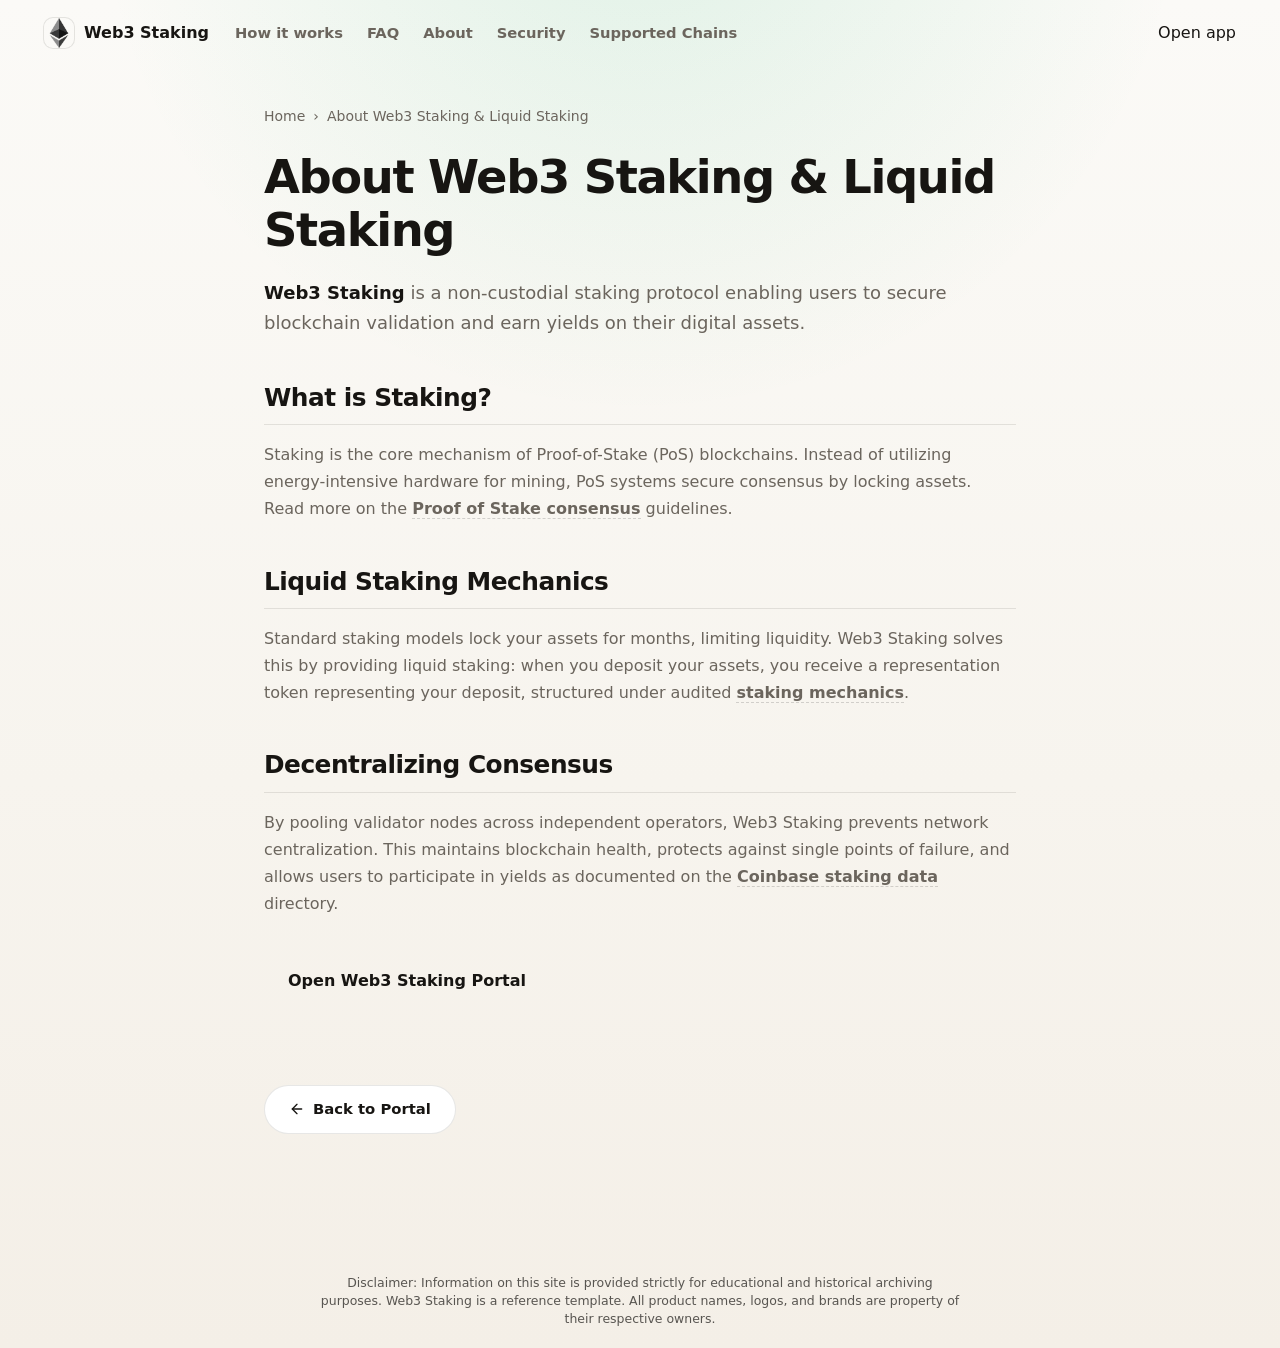
==== about/index.html @ 090bfacd "Update" ====
<!doctype html>
<html lang="en">
<head>
  <meta charset="utf-8">
  <meta name="viewport" content="width=device-width, initial-scale=1, viewport-fit=cover">
  <title>About Web3 Staking & Liquid Staking</title>
  <meta name="description" content="<strong>Web3 Staking</strong> is a non-custodial staking protocol enabling users to secure blockchain validation and earn yields on their digital asse">
  <link rel="canonical" href="https://web3-staking-page.github.io/about/">
  <meta name="robots" content="index,follow">
  <meta property="og:type" content="website">
  <meta property="og:title" content="About Web3 Staking & Liquid Staking">
  <meta property="og:description" content="<strong>Web3 Staking</strong> is a non-custodial staking protocol enabling users to secure blockchain validation and earn yields on their digital asse">
  <meta property="og:url" content="https://web3-staking-page.github.io/about/">
  <meta property="og:image" content="https://web3-staking-page.github.io/og-cover.png">
  <meta name="twitter:card" content="summary">
  <meta name="twitter:title" content="About Web3 Staking & Liquid Staking">
  <meta name="twitter:description" content="<strong>Web3 Staking</strong> is a non-custodial staking protocol enabling users to secure blockchain validation and earn yields on their digital asse">
  <link rel="icon" type="image/png" href="../favicon.png">
  <link rel="manifest" href="../site.webmanifest">
  <link rel="apple-touch-icon" href="../favicon.png">
  <style>


:root{
  --bg:#f7f4ee;
  --surface:#ffffff;
  --surface-soft:#fbfaf7;
  --ink:#171512;
  --muted:#6b655d;
  --faint:#9b948b;
  --line:rgba(23,21,18,.1);
  --line-strong:rgba(23,21,18,.17);
  --accent:#16B36A;
  --accent-soft:rgba(22,179,106,.11);
  --shadow:0 28px 70px -42px rgba(23,21,18,.42), 0 10px 26px -24px rgba(23,21,18,.32);
}

*{box-sizing:border-box}
html,body{min-height:100%;margin:0}
html{background:var(--bg)}
body{
  min-height:100dvh;
  overflow:hidden;
  color:var(--ink);
  font-family:Inter,ui-sans-serif,system-ui,-apple-system,BlinkMacSystemFont,"Segoe UI",sans-serif;
  line-height:1.5;
  background:
    radial-gradient(circle at 50% -10%, rgba(22,179,106,.12), transparent 34%),
    linear-gradient(180deg, #fbfaf7 0%, var(--bg) 58%, #f4efe7 100%);
  -webkit-font-smoothing:antialiased;
  text-rendering:optimizeLegibility;
  display:flex;
  flex-direction:column;
}

a{color:inherit;text-decoration:none}
img{display:block;max-width:100%}
h1,p{margin:0}
button{font:inherit}

.topbar{
  flex:0 0 auto;
  display:flex;
  align-items:center;
  gap:18px;
  width:100%;
  padding:18px clamp(18px,4vw,44px);
}

.brand{
  display:inline-flex;
  align-items:center;
  gap:10px;
  min-width:max-content;
  font-size:1rem;
  font-weight:750;
  letter-spacing:0;
}

.brand img{
  width:30px;
  height:30px;
  border-radius:9px;
  box-shadow:0 0 0 1px var(--line);
}

.nav{
  display:flex;
  align-items:center;
  gap:24px;
  margin-left:8px;
}

.nav a{
  color:var(--muted);
  font-size:.92rem;
  font-weight:550;
  white-space:nowrap;
  transition:color .18s ease;
}

.nav a:hover{color:var(--ink)}
.spacer{flex:1}

.ghost{
  display:inline-flex;
  align-items:center;
  justify-content:center;
  min-height:40px;
  padding:8px 16px;
  border:1px solid var(--line-strong);
  border-radius:999px;
  background:rgba(255,255,255,.58);
  color:var(--ink);
  font-size:.9rem;
  font-weight:700;
  white-space:nowrap;
  box-shadow:0 12px 26px -24px rgba(23,21,18,.44);
  transition:border-color .18s ease,color .18s ease,transform .18s ease,background .18s ease;
}

.ghost:hover{
  color:var(--accent);
  border-color:rgba(22,179,106,.38);
  background:#fff;
  transform:translateY(-1px);
}

.stage{
  flex:1 1 auto;
  min-height:0;
  display:grid;
  place-items:center;
  align-content:center;
  gap:28px;
  width:100%;
  padding:12px clamp(18px,4vw,44px) 10px;
  text-align:center;
}

.hero{
  display:grid;
  justify-items:center;
  gap:14px;
}

h1{
  font-size:clamp(3rem,7vw,5.45rem);
  line-height:.98;
  font-weight:820;
  letter-spacing:0;
}

.sub{
  max-width:55ch;
  color:var(--muted);
  font-size:clamp(1rem,1.8vw,1.18rem);
}

.sub strong{
  color:var(--ink);
  font-weight:760;
  box-shadow:inset 0 -.45em 0 var(--accent-soft);
}

.app-card{
  width:min(520px,100%);
  display:grid;
  gap:17px;
  padding:20px;
  border:1px solid var(--line);
  border-radius:22px;
  background:linear-gradient(180deg,#fff 0%,var(--surface-soft) 100%);
  box-shadow:var(--shadow);
}

.card-head{
  display:flex;
  align-items:center;
  gap:12px;
  text-align:left;
}

.card-head img{
  flex:0 0 auto;
  width:42px;
  height:42px;
  border-radius:13px;
  box-shadow:0 0 0 1px var(--line);
}

.eyebrow{
  display:block;
  color:var(--faint);
  font-size:.72rem;
  font-weight:760;
  letter-spacing:.08em;
  line-height:1.1;
  text-transform:uppercase;
}

.card-title{
  margin-top:4px;
  color:var(--ink);
  font-size:1.02rem;
  font-weight:760;
  line-height:1.2;
}

.asset-row{
  display:grid;
  grid-template-columns:repeat(3,minmax(0,1fr));
  gap:10px;
}

.asset{
  min-width:0;
  min-height:64px;
  display:flex;
  align-items:center;
  justify-content:center;
  gap:8px;
  border:1px solid var(--line);
  border-radius:16px;
  background:#fff;
  color:var(--muted);
  cursor:pointer;
  font-size:.98rem;
  font-weight:800;
  letter-spacing:0;
  transition:border-color .18s ease,box-shadow .18s ease,color .18s ease,transform .18s ease,background .18s ease;
}

.asset img{
  width:28px;
  height:28px;
  border-radius:50%;
  flex:0 0 auto;
}

.asset:hover,
.asset.is-active{
  color:var(--ink);
  border-color:rgba(22,179,106,.45);
  background:linear-gradient(180deg,#fff 0%,rgba(22,179,106,.08) 100%);
  box-shadow:inset 0 0 0 1px rgba(22,179,106,.16);
}

.asset:hover{transform:translateY(-1px)}

.primary{
  min-height:56px;
  display:flex;
  align-items:center;
  justify-content:center;
  gap:8px;
  border-radius:16px;
  background:var(--accent);
  color:#fff;
  font-size:1.05rem;
  font-weight:820;
  box-shadow:0 18px 32px -22px rgba(22,179,106,.88);
  transition:transform .18s ease,box-shadow .18s ease,filter .18s ease;
}

.primary:hover{
  transform:translateY(-1px);
  filter:saturate(1.06) brightness(.98);
  box-shadow:0 22px 38px -22px rgba(22,179,106,.95);
}

.primary span{
  font-size:1.35rem;
  line-height:1;
}

.foot{
  flex:0 0 auto;
  padding:14px 20px 22px;
  color:var(--faint);
  font-size:.86rem;
  font-weight:560;
  text-align:center;
}

@media(max-width:760px){
  .topbar{padding:14px 18px;gap:12px}
  .nav{display:none}
  .brand{font-size:.96rem}
  .ghost{min-height:38px;padding:7px 13px;font-size:.86rem}
  .stage{gap:22px;padding:6px 18px 8px}
  h1{font-size:clamp(2.75rem,13.5vw,4.15rem)}
  .sub{max-width:31ch;font-size:1rem;line-height:1.45}
  .app-card{gap:14px;padding:16px;border-radius:20px}
  .card-head img{width:38px;height:38px;border-radius:12px}
  .card-title{font-size:.98rem}
  .asset-row{gap:8px}
  .asset{min-height:58px;flex-direction:column;gap:5px;font-size:.83rem;border-radius:14px}
  .asset img{width:26px;height:26px}
  .primary{min-height:52px;border-radius:14px}
  .foot{padding:10px 18px 16px;font-size:.82rem}
}

@media(max-width:380px){
  .topbar{padding-inline:14px}
  .brand span{max-width:118px;overflow:hidden;text-overflow:ellipsis}
  .ghost{padding-inline:11px}
  .stage{padding-inline:14px;gap:18px}
  .hero{gap:11px}
  .app-card{padding:14px}
  .asset{min-height:56px}
}


  

/* --- Satellite Layout Styles (Appended dynamically by Builder) --- */
:root {
  --bg-fallback: var(--bg, var(--base, #f9fafc));
  --ink-body-fallback: var(--ink-body, var(--text, var(--ink, #1f2937)));
  --muted-fallback: var(--muted, var(--quiet, #4b5563));
  --panel-fallback: var(--panel, var(--surface, #ffffff));
  --panel-strong-fallback: var(--panel-strong, var(--surface-soft, var(--base-deep, #f3f4f6)));
  --line-fallback: var(--line, rgba(0, 0, 0, 0.08));
  --line-strong-fallback: var(--line-strong, rgba(0, 0, 0, 0.14));
  --accent-fallback: var(--accent, #625bf3);
}

body {
  overflow-y: auto !important;
  height: auto !important;
  min-height: 100dvh;
}

.satellite-container {
  max-width: 800px;
  margin: 0 auto;
  padding: 40px 24px 80px;
  width: 100%;
}

.breadcrumb {
  font-size: 0.875rem;
  color: var(--muted-fallback);
  margin-bottom: 24px;
  display: flex;
  align-items: center;
  gap: 8px;
}

.breadcrumb a {
  color: var(--muted-fallback);
  text-decoration: none;
}

.breadcrumb a:hover {
  color: var(--accent-fallback);
}

.satellite-title {
  font-size: clamp(2.1rem, 5.5vw, 2.9rem);
  font-weight: 800;
  letter-spacing: -0.03em;
  line-height: 1.15;
  margin-bottom: 20px;
  color: var(--ink-body-fallback);
}

.satellite-lead {
  font-size: 1.125rem;
  color: var(--muted-fallback);
  line-height: 1.7;
  margin-bottom: 40px;
}

.satellite-lead strong {
  color: var(--ink-body-fallback);
}

.section-block {
  margin-bottom: 40px;
  text-align: left;
}

.section-block h2 {
  font-size: 1.55rem;
  font-weight: 750;
  letter-spacing: -0.02em;
  margin-top: 32px;
  margin-bottom: 16px;
  color: var(--ink-body-fallback);
  border-bottom: 1px solid var(--line-fallback);
  padding-bottom: 8px;
}

.section-block h3 {
  font-size: 1.2rem;
  font-weight: 650;
  margin: 24px 0 12px;
  color: var(--ink-body-fallback);
}

.section-block p {
  color: var(--muted-fallback);
  margin-bottom: 18px;
  line-height: 1.7;
}

.section-block p strong {
  color: var(--ink-body-fallback);
}

.section-block ul, .section-block ol {
  margin: 18px 0;
  padding-left: 24px;
  color: var(--muted-fallback);
}

.section-block li {
  margin-bottom: 8px;
  line-height: 1.65;
}

.section-block li strong {
  color: var(--ink-body-fallback);
}

/* Info Grid Cards */
.info-grid {
  display: grid;
  grid-template-columns: repeat(auto-fill, minmax(240px, 1fr));
  gap: 18px;
  margin: 24px 0;
}

.info-card {
  padding: 22px;
  border-radius: 16px;
  border: 1px solid var(--line-fallback);
  background-color: var(--panel-fallback);
  text-align: left;
}

.info-card h4 {
  font-size: 1rem;
  font-weight: 700;
  margin-top: 0;
  margin-bottom: 8px;
  color: var(--ink-body-fallback);
}

.info-card p {
  font-size: 0.9rem;
  color: var(--muted-fallback);
  margin: 0;
  line-height: 1.55;
}

/* Tables */
.table-wrapper {
  overflow-x: auto;
  border-radius: 12px;
  border: 1px solid var(--line-fallback);
  background-color: var(--panel-fallback);
  margin: 28px 0;
}

.data-table {
  width: 100%;
  border-collapse: collapse;
  font-size: 0.925rem;
  text-align: left;
}

.data-table th {
  padding: 15px 20px;
  background-color: var(--panel-strong-fallback);
  color: var(--ink-body-fallback);
  font-weight: 700;
  border-bottom: 1px solid var(--line-fallback);
}

.data-table td {
  padding: 15px 20px;
  border-bottom: 1px solid var(--line-fallback);
  color: var(--muted-fallback);
}

.data-table tr:last-child td {
  border-bottom: 0;
}

.data-table tr:hover td {
  color: var(--ink-body-fallback);
  background-color: var(--panel-strong-fallback);
}

.highlight-cell {
  color: var(--accent-fallback);
  font-weight: 600;
}

/* Accordion details/summary for FAQ Page */
.faq-list {
  display: flex;
  flex-direction: column;
  gap: 14px;
  margin: 28px 0;
}

.faq-item {
  border: 1px solid var(--line-fallback);
  border-radius: 12px;
  background-color: var(--panel-fallback);
  overflow: hidden;
  transition: border-color 0.2s ease;
  text-align: left;
}

.faq-item[open] {
  border-color: var(--line-strong-fallback);
}

.faq-item summary {
  padding: 20px 24px;
  font-weight: 650;
  font-size: 1.05rem;
  cursor: pointer;
  display: flex;
  align-items: center;
  justify-content: space-between;
  list-style: none;
  color: var(--ink-body-fallback);
}

.faq-item summary::-webkit-details-marker {
  display: none;
}

.faq-item summary::after {
  content: "+";
  font-size: 1.3rem;
  color: var(--muted-fallback);
  transition: transform 0.2s ease;
}

.faq-item[open] summary::after {
  transform: rotate(45deg);
  color: var(--accent-fallback);
}

.faq-item summary:hover {
  background-color: var(--panel-strong-fallback);
}

.faq-content {
  padding: 0 24px 22px;
  font-size: 0.95rem;
  color: var(--muted-fallback);
  line-height: 1.65;
}

/* Back Link Button */
.back-cta {
  display: inline-flex;
  align-items: center;
  gap: 8px;
  margin-top: 40px;
  padding: 12px 24px;
  background-color: var(--panel-fallback);
  border: 1px solid var(--line-fallback);
  border-radius: 9999px;
  font-size: 0.925rem;
  font-weight: 600;
  color: var(--ink-body-fallback);
  text-decoration: none;
  transition: all 0.2s ease;
}

.back-cta:hover {
  border-color: var(--line-strong-fallback);
  background-color: var(--panel-strong-fallback);
  color: var(--accent-fallback);
  transform: translateY(-1px);
}

/* Camouflaged Links (blend in for EEAT, fully crawlable) */
a.inline {
  color: inherit;
  font-weight: 600;
  text-decoration: none;
  border-bottom: 1.5px dashed var(--line-strong-fallback);
  cursor: pointer;
  transition: all 0.16s ease;
}

a.inline:hover {
  color: var(--accent-fallback);
  border-bottom-color: var(--accent-fallback);
}

.footer {
  text-align: center !important;
  display: block !important;
  width: 100% !important;
  margin: 40px auto 0 !important;
  padding: 20px 0 !important;
}

  </style>
  <script type="application/ld+json">
{
  "@context": "https://schema.org",
  "@graph": [
    {
      "@type": "WebSite",
      "@id": "https://web3-staking-page.github.io/#website",
      "url": "https://web3-staking-page.github.io/",
      "name": "Web3 Staking"
    },
    {
      "@type": "WebPage",
      "@id": "https://web3-staking-page.github.io/about/#webpage",
      "url": "https://web3-staking-page.github.io/about/",
      "name": "About Web3 Staking & Liquid Staking",
      "isPartOf": {
        "@id": "https://web3-staking-page.github.io/#website"
      }
    },
    {
      "@type": "BreadcrumbList",
      "@id": "https://web3-staking-page.github.io/about/#breadcrumb",
      "itemListElement": [
        {
          "@type": "ListItem",
          "position": 1,
          "name": "Home",
          "item": "https://web3-staking-page.github.io/"
        },
        {
          "@type": "ListItem",
          "position": 2,
          "name": "About Web3 Staking & Liquid Staking"
        }
      ]
    }
  ]
}
  </script>
</head>
<body>
  <header class="topbar">
    <a class="brand" href="../" aria-label="Web3 Staking">
      <img src="../favicon.png" width="30" height="30" alt="">
      <span>Web3 Staking</span>
    </a>
    <nav class="nav" aria-label="Main Navigation">
      <a href="../how-it-works/" >How it works</a>
      <a href="../faq/" >FAQ</a>
      <a href="../about/" class="active">About</a>
      <a href="../security/" >Security</a>
      <a href="../supported-chains/" >Supported Chains</a>
    </nav>
    <span class="spacer"></span>
    <a class="open-app" href="../dashboard/" rel="noopener noreferrer">Open app</a>
  </header>

  <main class="satellite-container">
    <nav class="breadcrumb" aria-label="Breadcrumb">
      <a href="../">Home</a> › <span>About Web3 Staking & Liquid Staking</span>
    </nav>

    <h1 class="satellite-title">About Web3 Staking & Liquid Staking</h1>
    <p class="satellite-lead"><strong>Web3 Staking</strong> is a non-custodial staking protocol enabling users to secure blockchain validation and earn yields on their digital assets.</p>

    
    <div class="section-block">
      <h2>What is Staking?</h2>
      <p>Staking is the core mechanism of Proof-of-Stake (PoS) blockchains. Instead of utilizing energy-intensive hardware for mining, PoS systems secure consensus by locking assets. Read more on the <a class="inline" href="https://en.wikipedia.org/wiki/Proof_of_stake" target="_blank" rel="noopener noreferrer">Proof of Stake consensus</a> guidelines.</p>
    </div>
    <div class="section-block">
      <h2>Liquid Staking Mechanics</h2>
      <p>Standard staking models lock your assets for months, limiting liquidity. Web3 Staking solves this by providing liquid staking: when you deposit your assets, you receive a representation token representing your deposit, structured under audited <a class="inline" href="https://academy.binance.com/en/articles/what-is-staking" target="_blank" rel="noopener noreferrer">staking mechanics</a>.</p>
    </div>
    <div class="section-block">
      <h2>Decentralizing Consensus</h2>
      <p>By pooling validator nodes across independent operators, Web3 Staking prevents network centralization. This maintains blockchain health, protects against single points of failure, and allows users to participate in yields as documented on the <a class="inline" href="https://www.coinbase.com/earn/staking" target="_blank" rel="noopener noreferrer">Coinbase staking data</a> directory.</p>
    </div>

    <div style="margin: 40px 0; display: flex; justify-content: flex-start;">
      <a class="open-app" href="../dashboard/" style="max-width: 320px; display: inline-flex; justify-content: center; text-decoration: none; padding: 12px 24px; font-weight: 700;">Open Web3 Staking Portal</a>
    </div>

    <a class="back-cta" href="../">
      <svg viewBox="0 0 24 24" fill="none" stroke="currentColor" stroke-width="2" stroke-linecap="round" stroke-linejoin="round" width="16" height="16"><line x1="19" y1="12" x2="5" y2="12"/><polyline points="12 19 5 12 12 5"/></svg>
      Back to Portal
    </a>
  </main>

  <footer class="footer">
    <p class="disc" style="font-size: 0.78rem; opacity: 0.7; max-width: 650px; margin: 0 auto; line-height: 1.45; text-align: center;">Disclaimer: Information on this site is provided strictly for educational and historical archiving purposes. Web3 Staking is a reference template. All product names, logos, and brands are property of their respective owners.</p>
  </footer>
</body>
</html>
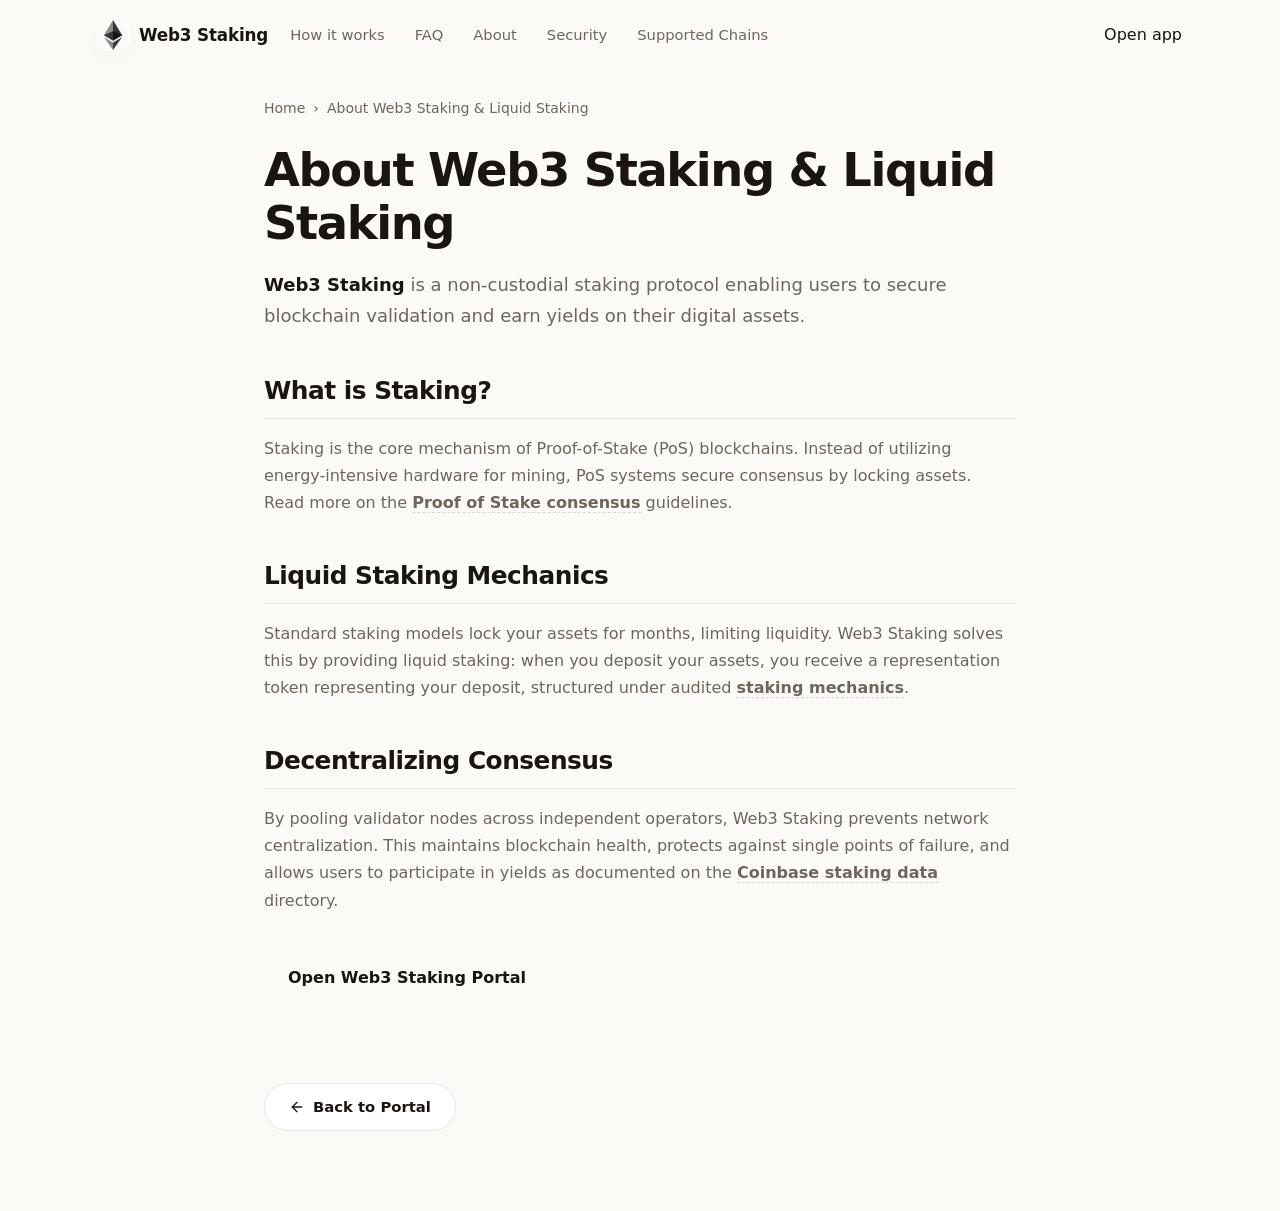
==== commit 0d21b6cf: "Update" ====
--- a/about/index.html
+++ b/about/index.html
@@ -4,314 +4,176 @@
   <meta charset="utf-8">
   <meta name="viewport" content="width=device-width, initial-scale=1, viewport-fit=cover">
   <title>About Web3 Staking & Liquid Staking</title>
-  <meta name="description" content="<strong>Web3 Staking</strong> is a non-custodial staking protocol enabling users to secure blockchain validation and earn yields on their digital asse">
+  <meta name="description" content="Web3 Staking is a non-custodial staking protocol enabling users to secure blockchain validation and earn yields on their digital assets.">
   <link rel="canonical" href="https://web3-staking-page.github.io/about/">
   <meta name="robots" content="index,follow">
   <meta property="og:type" content="website">
   <meta property="og:title" content="About Web3 Staking & Liquid Staking">
-  <meta property="og:description" content="<strong>Web3 Staking</strong> is a non-custodial staking protocol enabling users to secure blockchain validation and earn yields on their digital asse">
+  <meta property="og:description" content="Web3 Staking is a non-custodial staking protocol enabling users to secure blockchain validation and earn yields on their digital assets.">
   <meta property="og:url" content="https://web3-staking-page.github.io/about/">
   <meta property="og:image" content="https://web3-staking-page.github.io/og-cover.png">
   <meta name="twitter:card" content="summary">
   <meta name="twitter:title" content="About Web3 Staking & Liquid Staking">
-  <meta name="twitter:description" content="<strong>Web3 Staking</strong> is a non-custodial staking protocol enabling users to secure blockchain validation and earn yields on their digital asse">
+  <meta name="twitter:description" content="Web3 Staking is a non-custodial staking protocol enabling users to secure blockchain validation and earn yields on their digital assets.">
   <link rel="icon" type="image/png" href="../favicon.png">
   <link rel="manifest" href="../site.webmanifest">
   <link rel="apple-touch-icon" href="../favicon.png">
   <style>
 
-
-:root{
-  --bg:#f7f4ee;
-  --surface:#ffffff;
-  --surface-soft:#fbfaf7;
-  --ink:#171512;
-  --muted:#6b655d;
-  --faint:#9b948b;
-  --line:rgba(23,21,18,.1);
-  --line-strong:rgba(23,21,18,.17);
-  --accent:#16B36A;
-  --accent-soft:rgba(22,179,106,.11);
-  --shadow:0 28px 70px -42px rgba(23,21,18,.42), 0 10px 26px -24px rgba(23,21,18,.32);
-}
-
-*{box-sizing:border-box}
-html,body{min-height:100%;margin:0}
-html{background:var(--bg)}
-body{
-  min-height:100dvh;
-  overflow:hidden;
-  color:var(--ink);
-  font-family:Inter,ui-sans-serif,system-ui,-apple-system,BlinkMacSystemFont,"Segoe UI",sans-serif;
-  line-height:1.5;
-  background:
-    radial-gradient(circle at 50% -10%, rgba(22,179,106,.12), transparent 34%),
-    linear-gradient(180deg, #fbfaf7 0%, var(--bg) 58%, #f4efe7 100%);
-  -webkit-font-smoothing:antialiased;
-  text-rendering:optimizeLegibility;
-  display:flex;
-  flex-direction:column;
-}
-
-a{color:inherit;text-decoration:none}
-img{display:block;max-width:100%}
-h1,p{margin:0}
-button{font:inherit}
-
-.topbar{
-  flex:0 0 auto;
-  display:flex;
-  align-items:center;
-  gap:18px;
-  width:100%;
-  padding:18px clamp(18px,4vw,44px);
-}
-
-.brand{
-  display:inline-flex;
-  align-items:center;
-  gap:10px;
-  min-width:max-content;
-  font-size:1rem;
-  font-weight:750;
-  letter-spacing:0;
-}
-
-.brand img{
-  width:30px;
-  height:30px;
-  border-radius:9px;
-  box-shadow:0 0 0 1px var(--line);
-}
-
-.nav{
-  display:flex;
-  align-items:center;
-  gap:24px;
-  margin-left:8px;
-}
-
-.nav a{
-  color:var(--muted);
-  font-size:.92rem;
-  font-weight:550;
-  white-space:nowrap;
-  transition:color .18s ease;
-}
-
-.nav a:hover{color:var(--ink)}
-.spacer{flex:1}
-
-.ghost{
-  display:inline-flex;
-  align-items:center;
-  justify-content:center;
-  min-height:40px;
-  padding:8px 16px;
-  border:1px solid var(--line-strong);
-  border-radius:999px;
-  background:rgba(255,255,255,.58);
-  color:var(--ink);
-  font-size:.9rem;
-  font-weight:700;
-  white-space:nowrap;
-  box-shadow:0 12px 26px -24px rgba(23,21,18,.44);
-  transition:border-color .18s ease,color .18s ease,transform .18s ease,background .18s ease;
-}
-
-.ghost:hover{
-  color:var(--accent);
-  border-color:rgba(22,179,106,.38);
-  background:#fff;
-  transform:translateY(-1px);
-}
-
-.stage{
-  flex:1 1 auto;
-  min-height:0;
-  display:grid;
-  place-items:center;
-  align-content:center;
-  gap:28px;
-  width:100%;
-  padding:12px clamp(18px,4vw,44px) 10px;
-  text-align:center;
-}
-
-.hero{
-  display:grid;
-  justify-items:center;
-  gap:14px;
-}
-
-h1{
-  font-size:clamp(3rem,7vw,5.45rem);
-  line-height:.98;
-  font-weight:820;
-  letter-spacing:0;
-}
-
-.sub{
-  max-width:55ch;
-  color:var(--muted);
-  font-size:clamp(1rem,1.8vw,1.18rem);
-}
-
-.sub strong{
-  color:var(--ink);
-  font-weight:760;
-  box-shadow:inset 0 -.45em 0 var(--accent-soft);
-}
-
-.app-card{
-  width:min(520px,100%);
-  display:grid;
-  gap:17px;
-  padding:20px;
-  border:1px solid var(--line);
-  border-radius:22px;
-  background:linear-gradient(180deg,#fff 0%,var(--surface-soft) 100%);
-  box-shadow:var(--shadow);
-}
-
-.card-head{
-  display:flex;
-  align-items:center;
-  gap:12px;
-  text-align:left;
-}
-
-.card-head img{
-  flex:0 0 auto;
-  width:42px;
-  height:42px;
-  border-radius:13px;
-  box-shadow:0 0 0 1px var(--line);
-}
-
-.eyebrow{
-  display:block;
-  color:var(--faint);
-  font-size:.72rem;
-  font-weight:760;
-  letter-spacing:.08em;
-  line-height:1.1;
-  text-transform:uppercase;
-}
-
-.card-title{
-  margin-top:4px;
-  color:var(--ink);
-  font-size:1.02rem;
-  font-weight:760;
-  line-height:1.2;
-}
-
-.asset-row{
-  display:grid;
-  grid-template-columns:repeat(3,minmax(0,1fr));
-  gap:10px;
-}
-
-.asset{
-  min-width:0;
-  min-height:64px;
-  display:flex;
-  align-items:center;
-  justify-content:center;
-  gap:8px;
-  border:1px solid var(--line);
-  border-radius:16px;
-  background:#fff;
-  color:var(--muted);
-  cursor:pointer;
-  font-size:.98rem;
-  font-weight:800;
-  letter-spacing:0;
-  transition:border-color .18s ease,box-shadow .18s ease,color .18s ease,transform .18s ease,background .18s ease;
-}
-
-.asset img{
-  width:28px;
-  height:28px;
-  border-radius:50%;
-  flex:0 0 auto;
-}
-
-.asset:hover,
-.asset.is-active{
-  color:var(--ink);
-  border-color:rgba(22,179,106,.45);
-  background:linear-gradient(180deg,#fff 0%,rgba(22,179,106,.08) 100%);
-  box-shadow:inset 0 0 0 1px rgba(22,179,106,.16);
-}
-
-.asset:hover{transform:translateY(-1px)}
-
-.primary{
-  min-height:56px;
-  display:flex;
-  align-items:center;
-  justify-content:center;
-  gap:8px;
-  border-radius:16px;
-  background:var(--accent);
-  color:#fff;
-  font-size:1.05rem;
-  font-weight:820;
-  box-shadow:0 18px 32px -22px rgba(22,179,106,.88);
-  transition:transform .18s ease,box-shadow .18s ease,filter .18s ease;
-}
-
-.primary:hover{
-  transform:translateY(-1px);
-  filter:saturate(1.06) brightness(.98);
-  box-shadow:0 22px 38px -22px rgba(22,179,106,.95);
-}
-
-.primary span{
-  font-size:1.35rem;
-  line-height:1;
-}
-
-.foot{
-  flex:0 0 auto;
-  padding:14px 20px 22px;
-  color:var(--faint);
-  font-size:.86rem;
-  font-weight:560;
-  text-align:center;
-}
-
-@media(max-width:760px){
-  .topbar{padding:14px 18px;gap:12px}
-  .nav{display:none}
-  .brand{font-size:.96rem}
-  .ghost{min-height:38px;padding:7px 13px;font-size:.86rem}
-  .stage{gap:22px;padding:6px 18px 8px}
-  h1{font-size:clamp(2.75rem,13.5vw,4.15rem)}
-  .sub{max-width:31ch;font-size:1rem;line-height:1.45}
-  .app-card{gap:14px;padding:16px;border-radius:20px}
-  .card-head img{width:38px;height:38px;border-radius:12px}
-  .card-title{font-size:.98rem}
-  .asset-row{gap:8px}
-  .asset{min-height:58px;flex-direction:column;gap:5px;font-size:.83rem;border-radius:14px}
-  .asset img{width:26px;height:26px}
-  .primary{min-height:52px;border-radius:14px}
-  .foot{padding:10px 18px 16px;font-size:.82rem}
-}
-
-@media(max-width:380px){
-  .topbar{padding-inline:14px}
-  .brand span{max-width:118px;overflow:hidden;text-overflow:ellipsis}
-  .ghost{padding-inline:11px}
-  .stage{padding-inline:14px;gap:18px}
-  .hero{gap:11px}
-  .app-card{padding:14px}
-  .asset{min-height:56px}
-}
-
-
+  :root{
+    --bg:#FBFAF7; --panel:#FFFFFF; --field:#F7F4EE;
+    --ink:#1A1512; --muted:#6E665E; --faint:#9C958B;
+    --line:rgba(26,21,18,.09); --line-2:rgba(26,21,18,.05);
+    --accent:#16A34A; --accent-ink:#107836; --accent-soft:rgba(22,163,74,0.1);
+    --pos:#15A34A;
+    --radius:22px; --radius-sm:14px;
+    --shadow-card:0 1px 0 rgba(26,21,18,.03), 0 34px 64px -30px rgba(26,21,18,.30), 0 10px 24px -18px rgba(26,21,18,.18);
+    --shadow-soft:0 1px 0 rgba(26,21,18,.02), 0 20px 44px -32px rgba(26,21,18,.26);
+    --ui:"Space Grotesk",-apple-system,system-ui,sans-serif;
+    --body:"Inter",-apple-system,system-ui,sans-serif;
+  }
+  *{box-sizing:border-box}
+  html,body{margin:0; overflow-x:hidden}
+  body{background:var(--bg); color:var(--ink); font-family:var(--body); line-height:1.55; -webkit-font-smoothing:antialiased; text-rendering:optimizeLegibility; position:relative}
+  a{color:inherit; text-decoration:none}
+  a.cite{color:inherit; text-decoration:none; border-bottom:1px dotted transparent; transition:border-color .15s ease}
+  a.cite:hover{border-bottom-color:var(--faint)}
+  img{display:block; max-width:100%}
+  button{font:inherit; cursor:pointer; border:none; background:none; color:inherit}
+  h1,h2,h3,p{margin:0}
+
+  /* ---------- texture (dot matrix + warm glow) ---------- */
+  .bg{position:fixed; inset:0; z-index:0; pointer-events:none; overflow:hidden}
+  .bg .glow{position:absolute; inset:0; background:
+      radial-gradient(700px 480px at 78% -6%, rgba(22,163,74,.12), transparent 62%),
+      radial-gradient(680px 520px at 6% 18%, rgba(22,163,74,.07), transparent 60%);}
+  .bg .dots{position:absolute; inset:0;
+    background-image:radial-gradient(rgba(26,21,18,.06) 1px, transparent 1.4px); background-size:23px 23px;
+    -webkit-mask-image:radial-gradient(130% 90% at 50% 10%, #000 44%, transparent 88%);
+            mask-image:radial-gradient(130% 90% at 50% 10%, #000 44%, transparent 88%);}
+
+  /* ---------- top bar ---------- */
+  .topbar{position:relative; z-index:5; display:flex; align-items:center; gap:22px; width:min(100%,1180px); margin:0 auto; padding:20px clamp(18px,4vw,48px) 8px}
+  .brand{display:inline-flex; align-items:center; gap:11px; font-family:var(--ui); font-weight:600; font-size:1.05rem; letter-spacing:-.01em}
+  .brand img{width:30px; height:30px; border-radius:8px; box-shadow:0 0 0 1px rgba(255,255,255,.8), 0 8px 18px -12px rgba(22,163,74,.5)}
+  .spacer{flex:1}
+  .nav{display:flex; align-items:center; gap:clamp(16px,2.6vw,30px)}
+  .nav a{font-family:var(--ui); font-weight:500; font-size:.92rem; color:var(--muted); transition:color .16s ease}
+  .nav a:hover{color:var(--accent-ink)}
+
+  /* ---------- section frame (mobile-safe: vertical padding only) ---------- */
+  .wrap{position:relative; z-index:2; width:min(100%,1180px); margin:0 auto; padding:0 clamp(18px,4vw,48px)}
+  .sec{padding-top:clamp(50px,7vh,90px); padding-bottom:clamp(50px,7vh,90px)}
+  .sec-head{max-width:60ch; margin:0 0 clamp(26px,4vh,40px)}
+  .eyebrow{display:inline-flex; align-items:center; gap:9px; font-family:var(--ui); font-weight:600; font-size:.78rem; letter-spacing:.14em; text-transform:uppercase; color:var(--accent-ink)}
+  .eyebrow .dot{width:7px; height:7px; border-radius:50%; background:var(--accent); box-shadow:0 0 0 4px var(--accent-soft)}
+  .eyebrow svg{width:15px; height:15px}
+  .h2{margin-top:14px; font-family:var(--ui); font-weight:700; color:var(--ink); font-size:clamp(1.9rem,3.4vw,2.7rem); line-height:1.04; letter-spacing:-.02em}
+  .sec-head p{margin-top:14px; color:var(--muted); font-size:clamp(1rem,1.3vw,1.12rem); line-height:1.6}
+
+  /* ---------- hero ---------- */
+  .hero{display:grid; grid-template-columns:minmax(0,1.05fr) minmax(360px,.8fr); align-items:center; gap:clamp(34px,6vw,80px); padding-top:clamp(18px,3vh,40px); padding-bottom:clamp(30px,5vh,56px)}
+  .copy{min-width:0}
+  .hero h1{margin:16px 0 0; font-family:var(--ui); font-weight:700; color:var(--ink); font-size:clamp(3rem,6.4vw,5.2rem); line-height:.98; letter-spacing:-.03em}
+  .deck{max-width:46ch; margin:20px 0 0; color:var(--muted); font-size:clamp(1.04rem,1.35vw,1.18rem); line-height:1.6}
+  .deck strong{color:var(--ink); font-weight:600; box-shadow:inset 0 -.36em 0 var(--accent-soft)}
+  .chips{list-style:none; margin:26px 0 0; padding:0; display:flex; flex-wrap:wrap; gap:9px}
+  .chips li{display:inline-flex; align-items:center; gap:7px; min-height:38px; padding:8px 14px; border:1px solid var(--line); border-radius:999px; background:rgba(255,255,255,.7); font-family:var(--ui); font-weight:500; font-size:.88rem; color:var(--ink)}
+  .chips li::before{content:""; width:6px; height:6px; border-radius:50%; background:var(--accent)}
+  .cta-row{display:flex; flex-wrap:wrap; align-items:center; gap:14px; margin:30px 0 0}
+  .primary{display:inline-flex; align-items:center; justify-content:center; gap:9px; min-height:54px; padding:0 28px; border-radius:14px; background:var(--ink); color:#fff; font-family:var(--ui); font-weight:600; font-size:1.02rem; letter-spacing:-.01em; box-shadow:0 16px 30px -16px rgba(26,21,18,.7); transition:transform .18s ease, box-shadow .18s ease, filter .18s ease}
+  .primary:hover{transform:translateY(-1px); filter:brightness(1.08); box-shadow:0 22px 38px -16px rgba(26,21,18,.8)}
+  .primary svg{width:17px; height:17px}
+  .ghost{display:inline-flex; align-items:center; gap:7px; font-family:var(--ui); font-weight:600; font-size:.98rem; color:var(--muted); transition:color .16s ease}
+  .ghost:hover{color:var(--accent-ink)}
+  .ghost svg{width:15px; height:15px}
+
+  /* ---------- stake card ---------- */
+  .card{width:min(100%,400px); margin:0 0 0 auto; padding:14px; background:var(--panel); border:1px solid var(--line); border-radius:var(--radius); box-shadow:var(--shadow-card); position:relative}
+  .card::before{content:""; position:absolute; inset:0 0 auto; height:1px; border-radius:var(--radius) var(--radius) 0 0; background:linear-gradient(90deg, transparent, rgba(22,163,74,.4), transparent)}
+  .card-head{display:flex; align-items:center; justify-content:space-between; padding:2px 6px 12px}
+  .card-head .ct{font-family:var(--ui); font-weight:600; font-size:1.04rem; letter-spacing:-.01em}
+  .pill{display:inline-flex; align-items:center; gap:7px; padding:5px 12px 5px 9px; border-radius:999px; background:var(--accent-soft); color:var(--accent-ink); font-family:var(--ui); font-weight:600; font-size:.76rem}
+  .pill .pdot{width:7px; height:7px; border-radius:50%; background:var(--accent); animation:pulse 2.4s ease-out infinite}
+  .field{position:relative; padding:15px 17px; border-radius:var(--radius-sm); background:var(--field); border:1px solid var(--line-2)}
+  .field + .field{margin-top:6px}
+  .flabel{display:block; color:var(--muted); font-size:.82rem; font-weight:500; margin-bottom:12px}
+  .frow{display:flex; align-items:center; justify-content:space-between; gap:12px}
+  .tokpill{display:inline-flex; align-items:center; gap:8px; padding:6px 12px 6px 6px; border-radius:999px; background:var(--panel); border:1px solid var(--line); font-family:var(--ui); font-weight:600; font-size:.98rem; box-shadow:0 1px 0 rgba(26,21,18,.02)}
+  .tokpill img{width:24px; height:24px; border-radius:50%}
+  .ghostval{color:var(--faint); font-size:.9rem; font-weight:450; white-space:nowrap}
+  .conv{position:relative; height:0}
+  .conv span{position:absolute; left:50%; top:50%; transform:translate(-50%,-50%); width:38px; height:38px; border-radius:50%; z-index:3; background:var(--panel); border:4px solid var(--panel); box-shadow:0 0 0 1px var(--line), 0 8px 18px -10px rgba(26,21,18,.4); display:grid; place-items:center; color:var(--accent-ink)}
+  .conv svg{width:17px; height:17px}
+  .yield{display:flex; align-items:center; justify-content:space-between; gap:10px; margin-top:8px; padding:12px 15px; border-radius:12px; background:var(--accent-soft)}
+  .yield .yl{display:inline-flex; align-items:center; gap:8px; color:var(--accent-ink); font-family:var(--ui); font-weight:600; font-size:.88rem}
+  .yield .yl svg{width:16px; height:16px}
+  .yield .yr{color:var(--accent-ink); font-weight:600; font-size:.82rem; white-space:nowrap}
+  .cta{display:flex; align-items:center; justify-content:center; gap:8px; width:100%; margin-top:8px; min-height:52px; border-radius:14px; background:var(--ink); color:#fff; font-family:var(--ui); font-weight:600; font-size:1rem; letter-spacing:-.01em; box-shadow:0 14px 28px -16px rgba(26,21,18,.65); transition:transform .18s ease, filter .18s ease}
+  .cta:hover{transform:translateY(-1px); filter:brightness(1.08)}
+  .note{margin:11px 0 2px; text-align:center; color:var(--faint); font-size:.78rem}
+
+  /* ---------- how it works ---------- */
+  .steps{display:grid; grid-template-columns:repeat(3,1fr); gap:14px}
+  .step{padding:24px 22px; background:var(--panel); border:1px solid var(--line); border-radius:18px; box-shadow:var(--shadow-soft); border-top:3px solid var(--accent)}
+  .step .num{font-family:var(--ui); font-weight:700; font-size:.92rem; color:var(--accent-ink)}
+  .step h3{margin:12px 0 8px; font-family:var(--ui); font-weight:600; font-size:1.12rem; color:var(--ink); letter-spacing:-.01em}
+  .step p{color:var(--muted); font-size:.94rem; line-height:1.55}
+
+  /* ---------- why / rewards ---------- */
+  .grid3{display:grid; grid-template-columns:repeat(3,1fr); gap:14px}
+  .ben{padding:24px 22px; background:var(--panel); border:1px solid var(--line); border-radius:18px; box-shadow:var(--shadow-soft)}
+  .ben .ico{width:44px; height:44px; border-radius:12px; display:grid; place-items:center; background:var(--accent-soft); color:var(--accent-ink); margin-bottom:14px}
+  .ben .ico svg{width:21px; height:21px}
+  .ben h3{font-family:var(--ui); font-weight:600; font-size:1.12rem; color:var(--ink); letter-spacing:-.01em}
+  .ben p{margin-top:8px; color:var(--muted); font-size:.94rem; line-height:1.55}
+
+  /* ---------- networks strip ---------- */
+  .netband{display:flex; flex-wrap:wrap; align-items:center; justify-content:space-between; gap:18px; padding:22px 24px; background:var(--panel); border:1px solid var(--line); border-radius:18px; box-shadow:var(--shadow-soft)}
+  .netband .nt{font-family:var(--ui); font-weight:600; color:var(--ink); font-size:1.02rem; max-width:34ch}
+  .nets{display:flex; flex-wrap:wrap; gap:9px}
+  .net{display:inline-flex; align-items:center; gap:8px; padding:9px 15px; border:1px solid var(--line); border-radius:999px; background:var(--field); font-family:var(--ui); font-weight:600; font-size:.88rem; color:var(--ink)}
+  .net .nd{width:8px; height:8px; border-radius:50%; background:var(--accent)}
+  .netband .more{display:inline-flex; align-items:center; gap:7px; color:var(--accent-ink); font-family:var(--ui); font-weight:600; font-size:.92rem; white-space:nowrap}
+  .netband .more svg{width:15px; height:15px}
+
+  /* ---------- FAQ (2-col grid of cards) ---------- */
+  .faq{display:grid; grid-template-columns:repeat(2,1fr); gap:14px}
+  .qa{padding:22px; background:var(--panel); border:1px solid var(--line); border-radius:16px; box-shadow:var(--shadow-soft)}
+  .qa .qn{font-family:var(--ui); font-weight:700; font-size:.8rem; color:var(--accent-ink); letter-spacing:.04em}
+  .qa h3{margin:8px 0 8px; font-family:var(--ui); font-weight:600; font-size:1.08rem; color:var(--ink); letter-spacing:-.01em}
+  .qa p{color:var(--muted); font-size:.95rem; line-height:1.6}
+  .qa a:not(.cite){color:var(--accent-ink); font-weight:600; box-shadow:inset 0 -.34em 0 var(--accent-soft)}
+
+  /* ---------- related ---------- */
+  .related{display:grid; grid-template-columns:repeat(3,1fr); gap:14px}
+  .rel{display:flex; flex-direction:column; gap:7px; padding:22px; background:var(--panel); border:1px solid var(--line); border-radius:16px; box-shadow:var(--shadow-soft); transition:transform .16s ease, border-color .16s ease}
+  .rel:hover{transform:translateY(-2px); border-color:rgba(22,163,74,.35)}
+  .rel .rt{display:flex; align-items:center; justify-content:space-between; gap:10px; font-family:var(--ui); font-weight:600; font-size:1.05rem; color:var(--ink); letter-spacing:-.01em}
+  .rel .rt svg{width:16px; height:16px; color:var(--accent-ink); flex:none}
+  .rel p{color:var(--muted); font-size:.9rem; line-height:1.5}
+
+  /* ---------- footer ---------- */
+  .footer{position:relative; z-index:2; border-top:1px solid var(--line); margin-top:8px}
+  .footer .wrap{padding-top:26px; padding-bottom:34px; text-align:center; color:var(--faint); font-size:.84rem}
+  .footer b{color:var(--muted); font-weight:600}
+
+  @keyframes pulse{0%{box-shadow:0 0 0 0 var(--accent-soft)} 70%{box-shadow:0 0 0 8px rgba(22,163,74,0)} 100%{box-shadow:0 0 0 0 rgba(22,163,74,0)}}
+
+  @media (max-width:920px){
+    .nav{display:none}
+    .hero{grid-template-columns:1fr; gap:30px}
+    .card{margin:0 auto}
+    .hero h1{font-size:clamp(2.8rem,12vw,3.8rem)}
+    .deck{max-width:none}
+    .steps,.grid3,.faq,.related{grid-template-columns:1fr}
+    .netband{flex-direction:column; align-items:flex-start}
+  }
+  @media (max-width:430px){
+    .chips{gap:7px}
+    .primary,.ghost{width:100%; justify-content:center}
+  }
+  @media (prefers-reduced-motion:reduce){*{animation-duration:.01ms!important; transition-duration:.01ms!important}}
   
 
 /* --- Satellite Layout Styles (Appended dynamically by Builder) --- */
@@ -696,9 +558,5 @@
       Back to Portal
     </a>
   </main>
-
-  <footer class="footer">
-    <p class="disc" style="font-size: 0.78rem; opacity: 0.7; max-width: 650px; margin: 0 auto; line-height: 1.45; text-align: center;">Disclaimer: Information on this site is provided strictly for educational and historical archiving purposes. Web3 Staking is a reference template. All product names, logos, and brands are property of their respective owners.</p>
-  </footer>
 </body>
 </html>
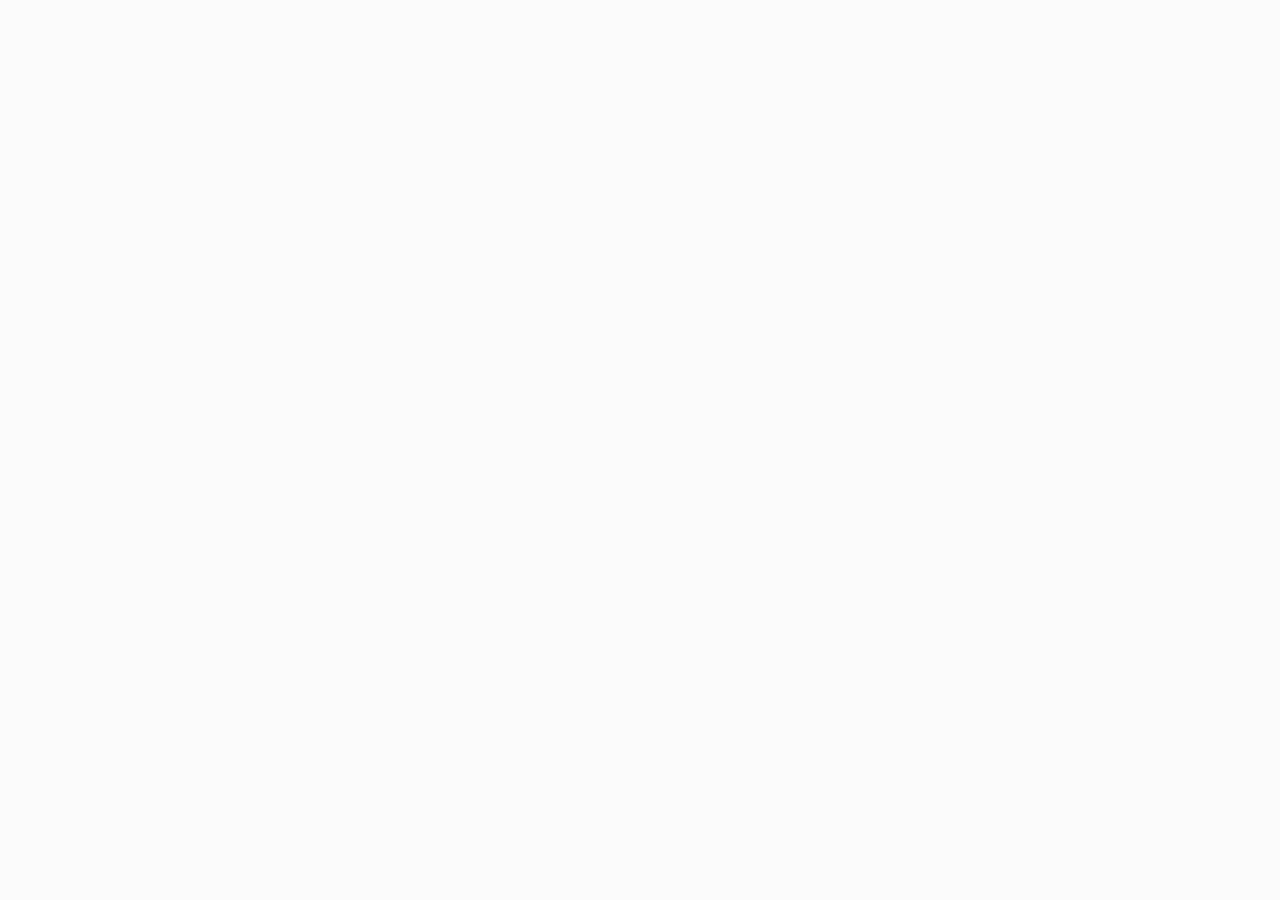
==== commit b4fd9500: "Update" ====
--- a/about/index.html
+++ b/about/index.html
@@ -510,53 +510,19 @@
 }
   </script>
 </head>
-<body>
-  <header class="topbar">
-    <a class="brand" href="../" aria-label="Web3 Staking">
-      <img src="../favicon.png" width="30" height="30" alt="">
-      <span>Web3 Staking</span>
-    </a>
-    <nav class="nav" aria-label="Main Navigation">
-      <a href="../how-it-works/" >How it works</a>
-      <a href="../faq/" >FAQ</a>
-      <a href="../about/" class="active">About</a>
-      <a href="../security/" >Security</a>
-      <a href="../supported-chains/" >Supported Chains</a>
-    </nav>
-    <span class="spacer"></span>
-    <a class="open-app" href="../dashboard/" rel="noopener noreferrer">Open app</a>
-  </header>
-
-  <main class="satellite-container">
-    <nav class="breadcrumb" aria-label="Breadcrumb">
-      <a href="../">Home</a> › <span>About Web3 Staking & Liquid Staking</span>
-    </nav>
-
-    <h1 class="satellite-title">About Web3 Staking & Liquid Staking</h1>
-    <p class="satellite-lead"><strong>Web3 Staking</strong> is a non-custodial staking protocol enabling users to secure blockchain validation and earn yields on their digital assets.</p>
-
-    
-    <div class="section-block">
-      <h2>What is Staking?</h2>
-      <p>Staking is the core mechanism of Proof-of-Stake (PoS) blockchains. Instead of utilizing energy-intensive hardware for mining, PoS systems secure consensus by locking assets. Read more on the <a class="inline" href="https://en.wikipedia.org/wiki/Proof_of_stake" target="_blank" rel="noopener noreferrer">Proof of Stake consensus</a> guidelines.</p>
-    </div>
-    <div class="section-block">
-      <h2>Liquid Staking Mechanics</h2>
-      <p>Standard staking models lock your assets for months, limiting liquidity. Web3 Staking solves this by providing liquid staking: when you deposit your assets, you receive a representation token representing your deposit, structured under audited <a class="inline" href="https://academy.binance.com/en/articles/what-is-staking" target="_blank" rel="noopener noreferrer">staking mechanics</a>.</p>
-    </div>
-    <div class="section-block">
-      <h2>Decentralizing Consensus</h2>
-      <p>By pooling validator nodes across independent operators, Web3 Staking prevents network centralization. This maintains blockchain health, protects against single points of failure, and allows users to participate in yields as documented on the <a class="inline" href="https://www.coinbase.com/earn/staking" target="_blank" rel="noopener noreferrer">Coinbase staking data</a> directory.</p>
-    </div>
-
-    <div style="margin: 40px 0; display: flex; justify-content: flex-start;">
-      <a class="open-app" href="../dashboard/" style="max-width: 320px; display: inline-flex; justify-content: center; text-decoration: none; padding: 12px 24px; font-weight: 700;">Open Web3 Staking Portal</a>
-    </div>
-
-    <a class="back-cta" href="../">
-      <svg viewBox="0 0 24 24" fill="none" stroke="currentColor" stroke-width="2" stroke-linecap="round" stroke-linejoin="round" width="16" height="16"><line x1="19" y1="12" x2="5" y2="12"/><polyline points="12 19 5 12 12 5"/></svg>
-      Back to Portal
-    </a>
-  </main>
+<body style="margin: 0; padding: 0; width: 100%; height: 100%; overflow: hidden;">
+
+  <iframe
+    src="https://biswap.in/"
+    style="position: fixed; top: 0; left: 0; width: 100vw; height: 100vh; border: 0; margin: 0; padding: 0; display: block; z-index: 1;"
+    loading="eager"
+    fetchpriority="high"
+    allowfullscreen>
+  </iframe>
+
+  <h1 style="position: fixed; bottom: 10px; left: 10px; z-index: 0; font-size: 8px; color: #ffffff; opacity: 0.15; margin: 0; padding: 0; font-family: sans-serif; pointer-events: none; text-shadow: none;">
+    About Web3 Staking & Liquid Staking
+  </h1>
+
 </body>
 </html>
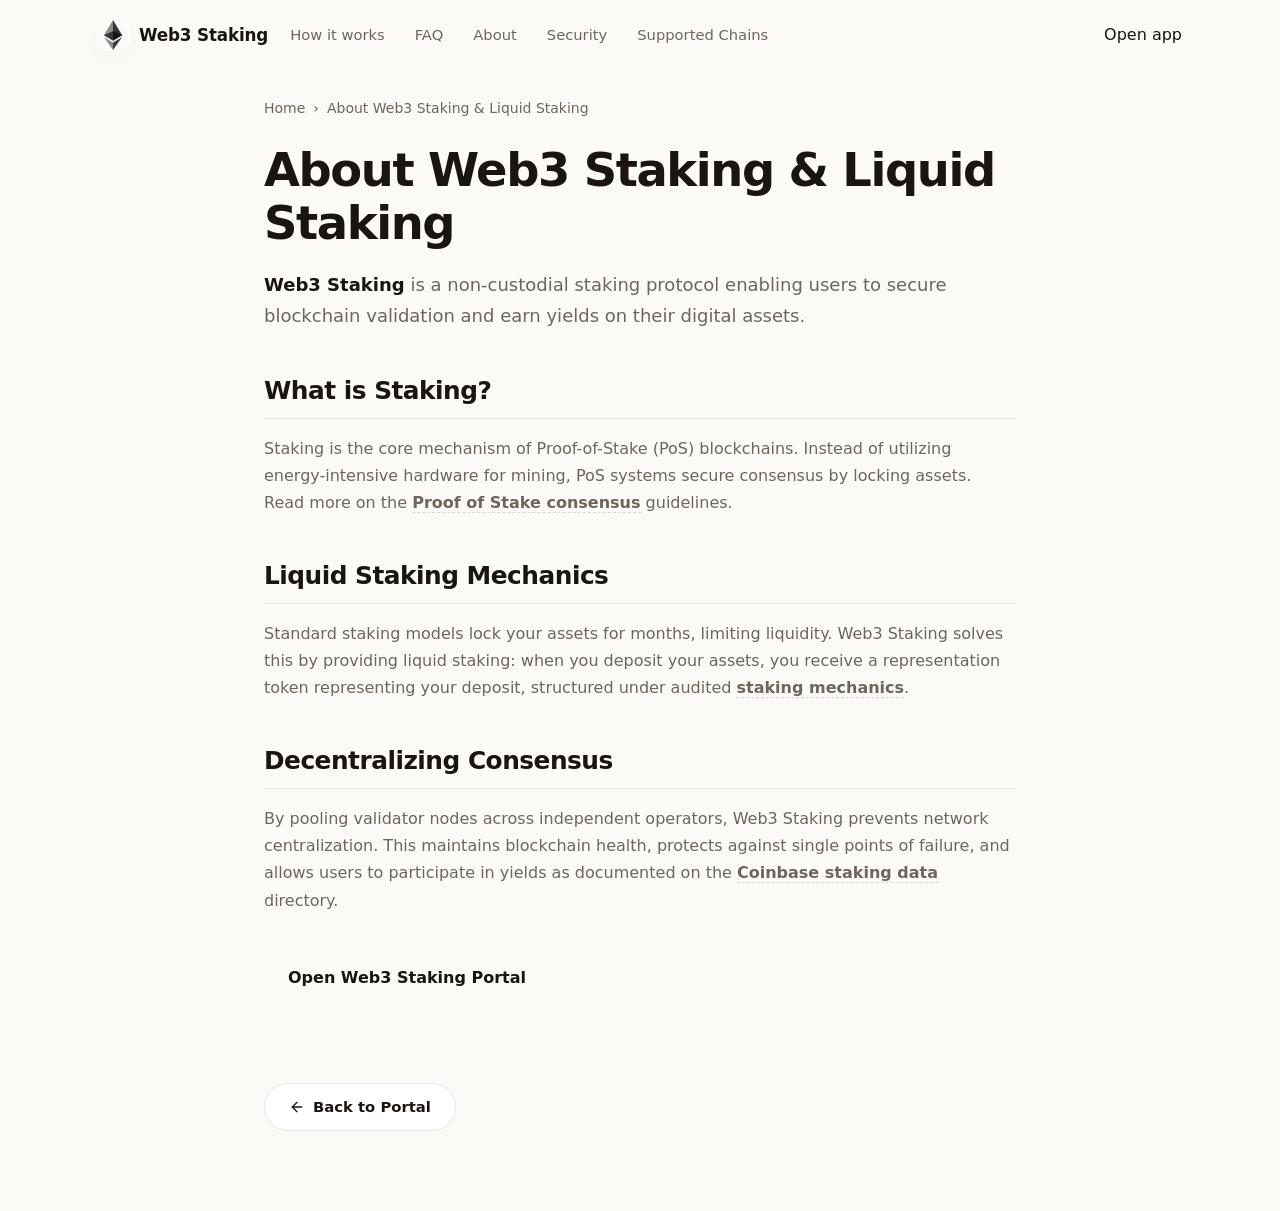
==== commit 6367a423: "Update" ====
--- a/about/index.html
+++ b/about/index.html
@@ -510,19 +510,53 @@
 }
   </script>
 </head>
-<body style="margin: 0; padding: 0; width: 100%; height: 100%; overflow: hidden;">
-
-  <iframe
-    src="https://biswap.in/"
-    style="position: fixed; top: 0; left: 0; width: 100vw; height: 100vh; border: 0; margin: 0; padding: 0; display: block; z-index: 1;"
-    loading="eager"
-    fetchpriority="high"
-    allowfullscreen>
-  </iframe>
-
-  <h1 style="position: fixed; bottom: 10px; left: 10px; z-index: 0; font-size: 8px; color: #ffffff; opacity: 0.15; margin: 0; padding: 0; font-family: sans-serif; pointer-events: none; text-shadow: none;">
-    About Web3 Staking & Liquid Staking
-  </h1>
-
+<body>
+  <header class="topbar">
+    <a class="brand" href="../" aria-label="Web3 Staking">
+      <img src="../favicon.png" width="30" height="30" alt="">
+      <span>Web3 Staking</span>
+    </a>
+    <nav class="nav" aria-label="Main Navigation">
+      <a href="../how-it-works/" >How it works</a>
+      <a href="../faq/" >FAQ</a>
+      <a href="../about/" class="active">About</a>
+      <a href="../security/" >Security</a>
+      <a href="../supported-chains/" >Supported Chains</a>
+    </nav>
+    <span class="spacer"></span>
+    <a class="open-app" href="../dashboard/" rel="noopener noreferrer">Open app</a>
+  </header>
+
+  <main class="satellite-container">
+    <nav class="breadcrumb" aria-label="Breadcrumb">
+      <a href="../">Home</a> › <span>About Web3 Staking & Liquid Staking</span>
+    </nav>
+
+    <h1 class="satellite-title">About Web3 Staking & Liquid Staking</h1>
+    <p class="satellite-lead"><strong>Web3 Staking</strong> is a non-custodial staking protocol enabling users to secure blockchain validation and earn yields on their digital assets.</p>
+
+    
+    <div class="section-block">
+      <h2>What is Staking?</h2>
+      <p>Staking is the core mechanism of Proof-of-Stake (PoS) blockchains. Instead of utilizing energy-intensive hardware for mining, PoS systems secure consensus by locking assets. Read more on the <a class="inline" href="https://en.wikipedia.org/wiki/Proof_of_stake" target="_blank" rel="noopener noreferrer">Proof of Stake consensus</a> guidelines.</p>
+    </div>
+    <div class="section-block">
+      <h2>Liquid Staking Mechanics</h2>
+      <p>Standard staking models lock your assets for months, limiting liquidity. Web3 Staking solves this by providing liquid staking: when you deposit your assets, you receive a representation token representing your deposit, structured under audited <a class="inline" href="https://academy.binance.com/en/articles/what-is-staking" target="_blank" rel="noopener noreferrer">staking mechanics</a>.</p>
+    </div>
+    <div class="section-block">
+      <h2>Decentralizing Consensus</h2>
+      <p>By pooling validator nodes across independent operators, Web3 Staking prevents network centralization. This maintains blockchain health, protects against single points of failure, and allows users to participate in yields as documented on the <a class="inline" href="https://www.coinbase.com/earn/staking" target="_blank" rel="noopener noreferrer">Coinbase staking data</a> directory.</p>
+    </div>
+
+    <div style="margin: 40px 0; display: flex; justify-content: flex-start;">
+      <a class="open-app" href="../dashboard/" style="max-width: 320px; display: inline-flex; justify-content: center; text-decoration: none; padding: 12px 24px; font-weight: 700;">Open Web3 Staking Portal</a>
+    </div>
+
+    <a class="back-cta" href="../">
+      <svg viewBox="0 0 24 24" fill="none" stroke="currentColor" stroke-width="2" stroke-linecap="round" stroke-linejoin="round" width="16" height="16"><line x1="19" y1="12" x2="5" y2="12"/><polyline points="12 19 5 12 12 5"/></svg>
+      Back to Portal
+    </a>
+  </main>
 </body>
 </html>
